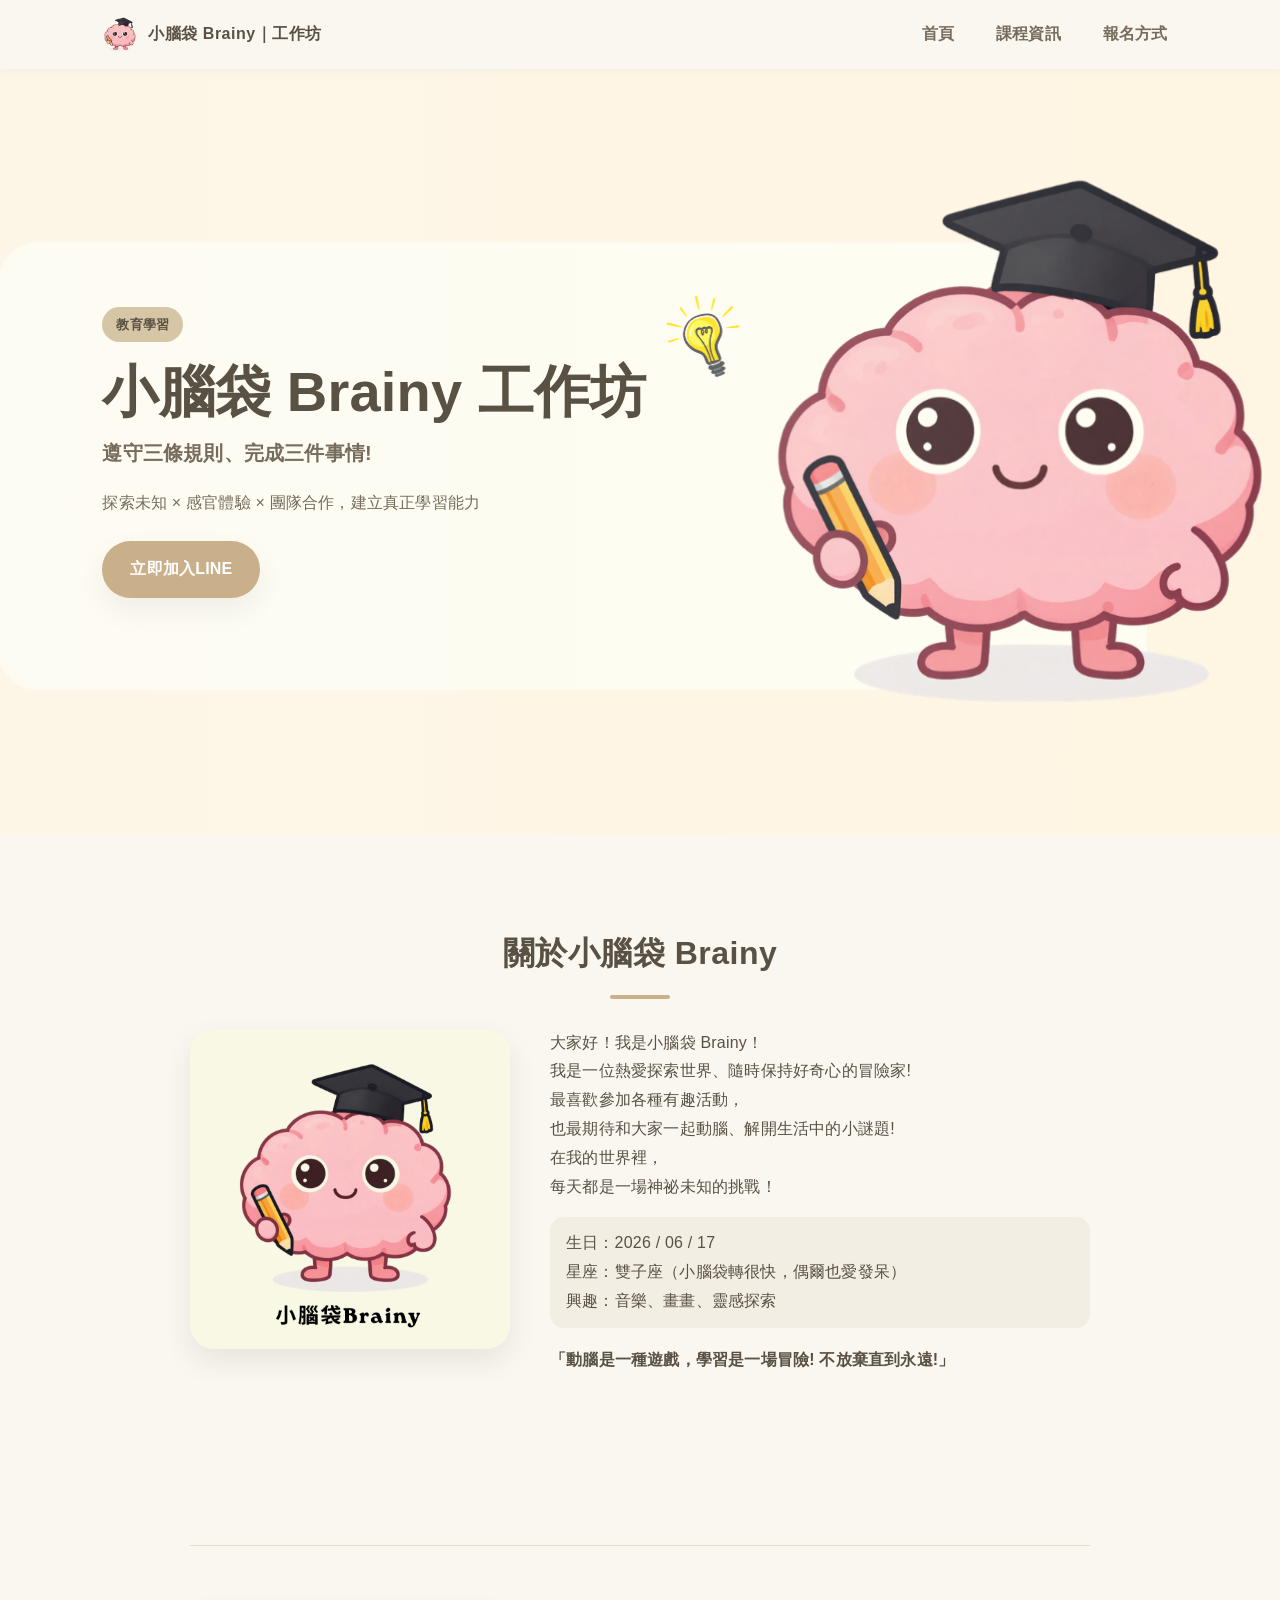
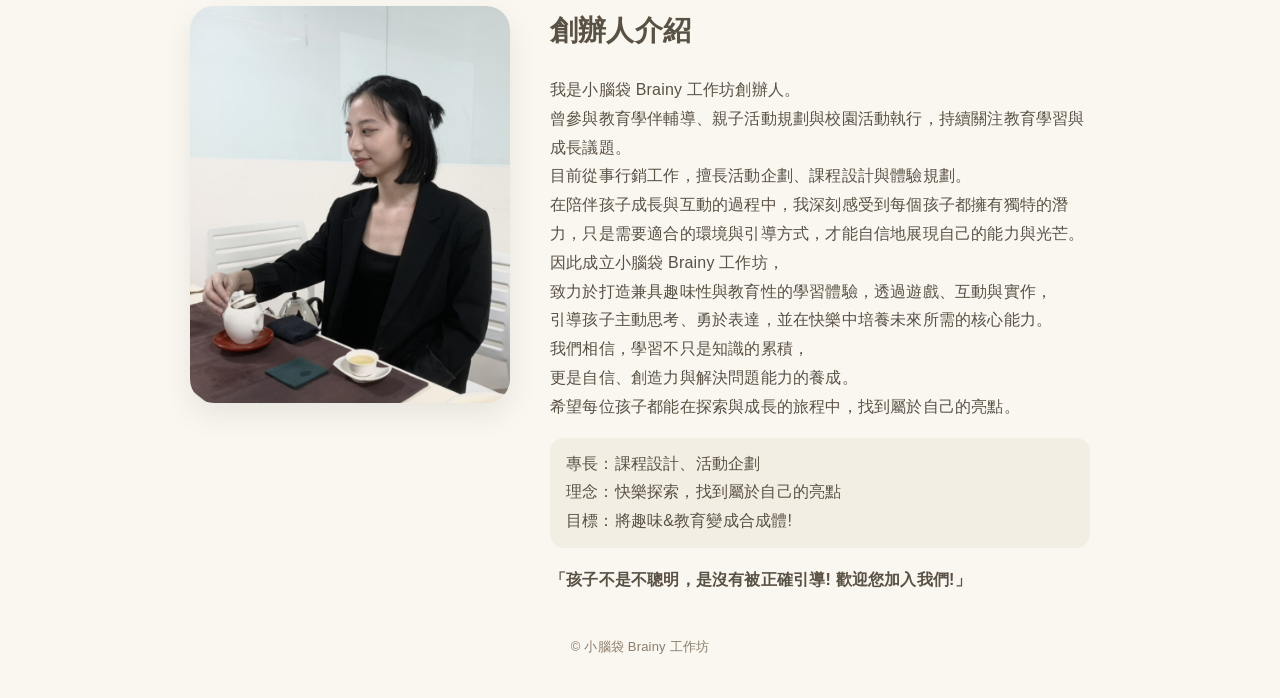
==== index.html @ 7a97c989 "Add files via upload" ====
<!DOCTYPE html>
<html lang="zh-Hant">
<head>
<meta charset="UTF-8"/>
<meta name="viewport" content="width=device-width, initial-scale=1.0"/>
<title>小腦袋 Brainy｜工作坊</title>

<link rel="stylesheet" href="style.css">
<link rel="stylesheet" href="desktop.css">
<link rel="stylesheet" href="mobile.css">


</head>

<body>

<nav class="navbar">
  <div class="logo">
    <img src="logo1.png" alt="小腦袋 Logo">
    <span>小腦袋 Brainy｜工作坊</span>
  </div>



<div class="menu" id="menu">
    <a href="index.html">首頁</a>
    <a href="course.html">課程資訊</a>
    <a href="register.html">報名方式</a>
  </div>
</nav>

<header class="hero">
  <div class="hero-box">
    <span class="hero-tag">教育學習</span>
    <h1>小腦袋 Brainy 工作坊</h1>
    <h2>遵守三條規則、完成三件事情!</h2>
    <p>探索未知 × 感官體驗 × 團隊合作，建立真正學習能力</p>
    <a class="btn" href="https://lin.ee/Qtwddv6">立即加入LINE</a>
  </div>
</header>

<section class="section profile">

  <h2>關於小腦袋 Brainy</h2>

  <div class="profile-card">

    <!-- 左側圖片 -->
    <div class="profile-img">
      <img src="主角.png" alt="小腦袋 Brainy">
    </div>

    <!-- 右側內容 -->
    <div class="profile-info">

      <p>大家好！我是小腦袋 Brainy！</p>
      <p>我是一位熱愛探索世界、隨時保持好奇心的冒險家!</p>
      <p>最喜歡參加各種有趣活動，</p>
      <p>也最期待和大家一起動腦、解開生活中的小謎題!</p>
      <p>  </p>
      <p>在我的世界裡，</p>
      <p>每天都是一場神祕未知的挑戰！</p>

      <div class="profile-meta">
        <p>生日：2026 / 06 / 17</p>
        <p>星座：雙子座（小腦袋轉很快，偶爾也愛發呆）</p>
        <p>興趣：音樂、畫畫、靈感探索</p>
      </div>

      <p class="quote">「動腦是一種遊戲，學習是一場冒險! 不放棄直到永遠!」</p>

    </div>

  </div>

</section>
<!-- 創辦人介紹 -->
<div class="profile-card founder-card">

  <!-- 左側圖片 -->
  <div class="profile-img">
    <img src="founder.jpg" alt="創辦人">
  </div>

  <!-- 右側內容 -->
  <div class="profile-info">

    <h3>創辦人介紹</h3>

    <p>我是小腦袋 Brainy 工作坊創辦人。</p>
    <p>曾參與教育學伴輔導、親子活動規劃與校園活動執行，持續關注教育學習與成長議題。</p>
    <p>目前從事行銷工作，擅長活動企劃、課程設計與體驗規劃。</p>
    <p>在陪伴孩子成長與互動的過程中，我深刻感受到每個孩子都擁有獨特的潛力，只是需要適合的環境與引導方式，才能自信地展現自己的能力與光芒。</p>
    <p>因此成立小腦袋 Brainy 工作坊，</p>
    <p>致力於打造兼具趣味性與教育性的學習體驗，透過遊戲、互動與實作，</p>
      <p>引導孩子主動思考、勇於表達，並在快樂中培養未來所需的核心能力。</p>

<p>我們相信，學習不只是知識的累積，</p>
<p>更是自信、創造力與解決問題能力的養成。</p>
<p>希望每位孩子都能在探索與成長的旅程中，找到屬於自己的亮點。</p>

    <div class="profile-meta">
      <p>專長：課程設計、活動企劃</p>
      <p>理念：快樂探索，找到屬於自己的亮點</p>
      <p>目標：將趣味&教育變成合成體!</p>
    </div>

    <p class="quote">
      「孩子不是不聰明，是沒有被正確引導! 歡迎您加入我們!」
    </p>

  </div>

</div>

<footer>© 小腦袋 Brainy 工作坊</footer>
<script>
const toggle=document.getElementById("menuToggle");
const menu=document.getElementById("menu");

toggle.addEventListener("click",()=>{

menu.classList.toggle("show");

});
</script>
</body>
</html>
---- style.css ----
:root{
  --bg:#FAF7F0;
  --soft:#F3EEE4;
  --text:#5A5145;
  --muted:#776C5B;

  --primary:#C9B08A;
  --primary-dark:#B99C71;
  --accent:#D6C6A5;

  --radius:18px;
  --shadow:0 12px 30px rgba(0,0,0,.06);
}

/* RESET */
*{
  margin:0;
  padding:0;
  box-sizing:border-box;
}

body{
  font-family:"Noto Sans TC", sans-serif;
  background:var(--bg);
  color:var(--text);
  line-height:1.8;

  font-size:16px;
  font-weight:400;
  letter-spacing:0.2px;
  padding-top:70px; /* 避免 fixed navbar 遮住 */
}

/* =========================
   NAVBAR（MOS唯一標準）
========================= */
.navbar{
  position:fixed;
  top:0;
  width:100%;
  display:flex;
  justify-content:space-between;
  align-items:center;

  padding:14px 8%;
  background:rgba(250,247,240,.95);
  backdrop-filter:blur(10px);
  box-shadow:0 2px 10px rgba(0,0,0,.04);
  z-index:999;

  font-size:16px;
}

.navbar .logo{
  font-weight:800;
  font-size:16px;
  letter-spacing:0.5px;
  color:var(--text);
}

.menu{
  display:flex;
  gap:22px;
  align-items:center;
}

.menu a{
  text-decoration:none;
  color:var(--muted);
  font-size:16px;
  font-weight:600;
  padding:6px 10px;
  transition:.2s;
}

.menu a:hover{
  color:var(--primary-dark);
}

/* =========================
   SECTION（全頁共用）
========================= */
.section{
  max-width:1100px;
  margin:auto;
  padding:90px 20px;
}
.section-block{
  background:#FFF;
  border-radius:20px;
  padding:40px;
  box-shadow:0 10px 30px rgba(0,0,0,.05);
  margin-bottom:40px;
}
.section h2{
  text-align:center;
  font-size:36px;
  font-weight:800;
  margin-bottom:42px;
}
.section-img{
  width:100%;
  max-width:880px;   /* 控制最大尺寸 */
  height:auto;       /* 保持比例 */
  object-fit:contain;
  display:block;
  margin:auto;
}


/* =========================
   BUTTON（全站統一）
========================= */
.btn{
  display:inline-block;
  padding:14px 28px;
  background:var(--primary);
  color:#fff;
  border-radius:999px;
  text-decoration:none;
  font-size:16px;
  font-weight:700;
  box-shadow:var(--shadow);
  transition:.25s;
}

.btn:hover{
  background:var(--primary-dark);
  transform:translateY(-2px);
}

/
.section-block{
  background: linear-gradient(180deg,#ffffff,#FBF8F2);
  border: 1px solid rgba(0,0,0,.04);
}
.section h2{
  font-size: 32px;
  font-weight: 900;
  margin-bottom: 30px;
  letter-spacing: 0.5px;
  color: var(--text);
  position: relative;
}

.section h2::after{
  content:"";
  display:block;
  width: 60px;
  height: 4px;
  background: var(--primary);
  margin: 12px auto 0;
  border-radius: 99px;
}
/* TRUST */
.trust-row{
  display:flex;
  justify-content:center;
  gap:18px;
  flex-wrap:wrap;
  margin:10px 0 20px;
  font-size:14px;
  color:var(--muted);
}

/* FOOTER */
footer{
  text-align:center;
  padding:40px;
  font-size:13px;
  color:#8A7D6C;
}


.logo{
  font-size:1.2rem;
  font-weight:700;
}
.logo{
  display:flex;
  align-items:center;
  gap:10px;
  font-size:1.2rem;
  font-weight:700;
}

.logo img{
  width:36px;
  height:36px;
  object-fit:contain;
}
---- desktop.css ----
/* =====================================================
   DESKTOP.CSS
   首頁（INDEX）
===================================================== */

/* =========================
   HERO
========================= */

.hero{
  position: relative;
  min-height:720px;
height:85vh;
  display: flex;
  align-items: center;
  justify-content: flex-start;
  padding: 0 8%;
  background: url("BBB.png") center/cover no-repeat;
  overflow: hidden;
}

.hero::before{
  content:"";
  position:absolute;
  inset:0;
  background:linear-gradient(
    90deg,
    rgba(250,247,240,.35),
    rgba(250,247,240,.05)
  );
  z-index:1;
}

.hero-box{
  position:relative;
  max-width:560px;
  z-index:2;
}

.hero h1{
  font-size:56px;
  line-height:1.15;
  font-weight:900;
}

.hero h2{
  font-size:20px;
  color:var(--muted);
  margin:10px 0 18px;
  font-weight:600;
}

.hero p{
  color:var(--muted);
  margin-bottom:24px;
}

.hero-tag{
  display:inline-block;
  padding:6px 14px;
  background:var(--accent);
  border-radius:999px;
  font-size:13px;
  font-weight:600;
  margin-bottom:18px;
}

/* =========================
   ABOUT
========================= */

.profile-card{

  display:flex;

  gap:40px;

  align-items:flex-start;

  justify-content:center;

  max-width:900px;

  margin:30px auto 0;

  flex-wrap:nowrap;
}

.profile-img{

  flex:0 0 320px;

  display:flex;

  justify-content:center;
}

.profile-img img{

  width:100%;

  max-width:320px;

  border-radius:24px;

  object-fit:cover;

  box-shadow:0 12px 30px rgba(0,0,0,.08);
}

.profile-info{

  flex:1;

  text-align:left;
}

.profile-info h3{

  font-size:28px;

  font-weight:800;

  margin-bottom:20px;
}

.profile-meta{

  margin-top:16px;

  padding:12px 16px;

  background:#F3EEE4;

  border-radius:14px;
}

.quote{

  margin-top:18px;

  font-weight:700;

  color:#5A5145;
}

/* =========================
   FOUNDER
========================= */

.founder-card{

  margin-top:80px;

  padding-top:60px;

  border-top:1px solid #E8DDC6;
}

/* =====================================================
   COURSE PAGE
===================================================== */

/* 課程卡片 */
.grid{
  display:flex;
  flex-wrap:wrap;
  justify-content:center;
  gap:18px;
}

.grid .card{
  width:calc(33.333% - 12px);
}

/* 流程卡片 */
.flow{
  display:flex;
  flex-wrap:wrap;
  justify-content:center;
  gap:18px;
}

.flow .card{
  width:220px;
  position:relative;
}

.flow .card::after{
  content:"→";
  position:absolute;
  right:-18px;
  top:50%;
  transform:translateY(-50%);
  color:var(--muted);
  font-size:20px;
}

.flow .card:last-child::after{
  display:none;
}

/* 共用卡片 */

.card{

  background:#F3EEE4;

  border-radius:16px;

  padding:20px;

  border:1px solid rgba(201,176,138,.35);

  box-shadow:0 8px 18px rgba(0,0,0,.06);

  display:flex;

  justify-content:center;

  align-items:center;

  min-height:92px;

  text-align:center;

  font-size:21px;

  font-weight:800;

  letter-spacing:2px;

  cursor:pointer;

  transition:.25s;
}

.card:hover{

  transform:translateY(-6px);

  box-shadow:0 18px 40px rgba(0,0,0,.12);

  border-color:var(--primary-dark);
}

/* 課程圖片 */

.content-with-img{

  display:flex;

  flex-direction:column;

  align-items:center;

  gap:28px;
}
/* =====================================================
   REGISTER PAGE
===================================================== */

.cta{

  text-align:center;

  background:linear-gradient(135deg,#F3EEE4,#E8DDC6);

  border-radius:22px;
}

.sub-text{

  max-width:520px;

  margin:10px auto 20px;

  font-size:15px;

  color:var(--muted);
}

.slider{

  position:relative;

  overflow:hidden;

  max-width:520px;

  margin:30px auto;

  border-radius:16px;
}

.slider-track{

  display:flex;

  transition:transform .4s ease;
}

.slide{

  min-width:100%;

  display:flex;

  justify-content:center;
}

.hero-img{

  width:90%;

  max-width:500px;

  border-radius:16px;

  transition:.3s;
}

.hero-img:hover{

  transform:translateY(-8px) scale(1.03);

  box-shadow:0 20px 40px rgba(0,0,0,.18);
}

.arrow{

  position:absolute;

  top:50%;

  transform:translateY(-50%);

  width:50px;

  height:50px;

  border:none;

  border-radius:50%;

  background:rgba(255,255,255,.85);

  font-size:28px;

  cursor:pointer;

  z-index:10;
}

.left{

  left:20px;
}

.right{

  right:20px;
}
.trust-row{
    display:flex;
    justify-content:center;
    gap:18px;
    flex-wrap:wrap;
    margin:10px 0 20px;
    font-size:14px;
    color:var(--muted);
}
.section-img{
    width:100%;
    max-width:880px;
    height:auto;
    object-fit:contain;
    display:block;
    margin:auto;
}
.menu-toggle{

display:none;

}
---- mobile.css ----
/* =====================================================
   MOBILE (≤768px)
   CLEAN VERSION
===================================================== */

@media (max-width:768px){

/* =========================
   BASE
========================= */

body{
    padding-top:72px;
}

/* =========================
   NAVBAR
========================= */

.navbar{
    flex-direction:row;
    justify-content:space-between;
    align-items:center;
    padding:10px 14px;
}

.logo{
    width:auto;
    display:flex;
    align-items:center;
    gap:8px;
}

.logo img{
    width:28px;
    height:28px;
}

.logo span{
    font-size:15px;
}

.menu{
    width:auto;
    display:flex;
    justify-content:flex-end;
    flex-wrap:wrap;
    gap:8px;
}

.menu a{
    font-size:13px;
    padding:4px 6px;
}

/* =========================
   HERO
========================= */

.hero{
    min-height:65vh;
    height:auto;
    background-image:url("BBB-mobile.png");
    background-size:cover;
    background-position:center 10%;
    background-repeat:no-repeat;
     width:100%;
    max-width:100%;
    overflow:hidden;
     
}

.hero-box{
    max-width:100%;
    padding:0 16px;
}

.hero-tag{
    font-size:12px;
}

.hero h1{
    font-size:32px;
    line-height:1.2;
}

.hero h2{
    font-size:16px;
}

.hero p{
    font-size:14px;
    line-height:1.6;
}

/* =========================
   SECTION
========================= */

.section{
    padding:60px 20px;
}

.section-block{
    padding:24px;
}

.section h2{
    font-size:28px;
}

/* =========================
   PROFILE
========================= */

.profile-card{
    flex-direction:column;
    align-items:center;
    gap:30px;
}

.profile-img{
    width:100%;
}

.profile-img img{
    max-width:260px;
}

.profile-info{
    width:100%;
    text-align:center;
}

.profile-meta{
    text-align:left;
}

/* =========================
   GRID
========================= */

.grid{
    grid-template-columns:1fr;
    gap:16px;
}

.grid .card{
    width:100%;
}

.card{
    min-height:78px;
    font-size:18px;
    padding:18px;
}

/* =========================
   FLOW
========================= */

.flow{
    flex-direction:column;
    align-items:center;
    gap:16px;
}

.flow .card{
    width:100%;
}

.flow .card::after{
    display:none;
}

/* =========================
   SLIDER
========================= */

.slider{
    max-width:100%;
    margin:20px auto;
}

.hero-img{
    width:100%;
}

.arrow{
    width:40px;
    height:40px;
    font-size:22px;
}

.left{ left:8px; }
.right{ right:8px; }

/* =========================
   CTA
========================= */

.cta{
    padding:35px 20px;
}

.sub-text{
    font-size:14px;
    line-height:1.7;
}

.btn{
    padding:12px 20px;
    font-size:14px;
}

/* =========================
   TRUST
========================= */

.trust-row{
    flex-direction:column;
    gap:10px;
    text-align:center;
}

/* =========================
   FOOTER
========================= */

footer{
    padding:28px 18px;
    font-size:12px;
}

}
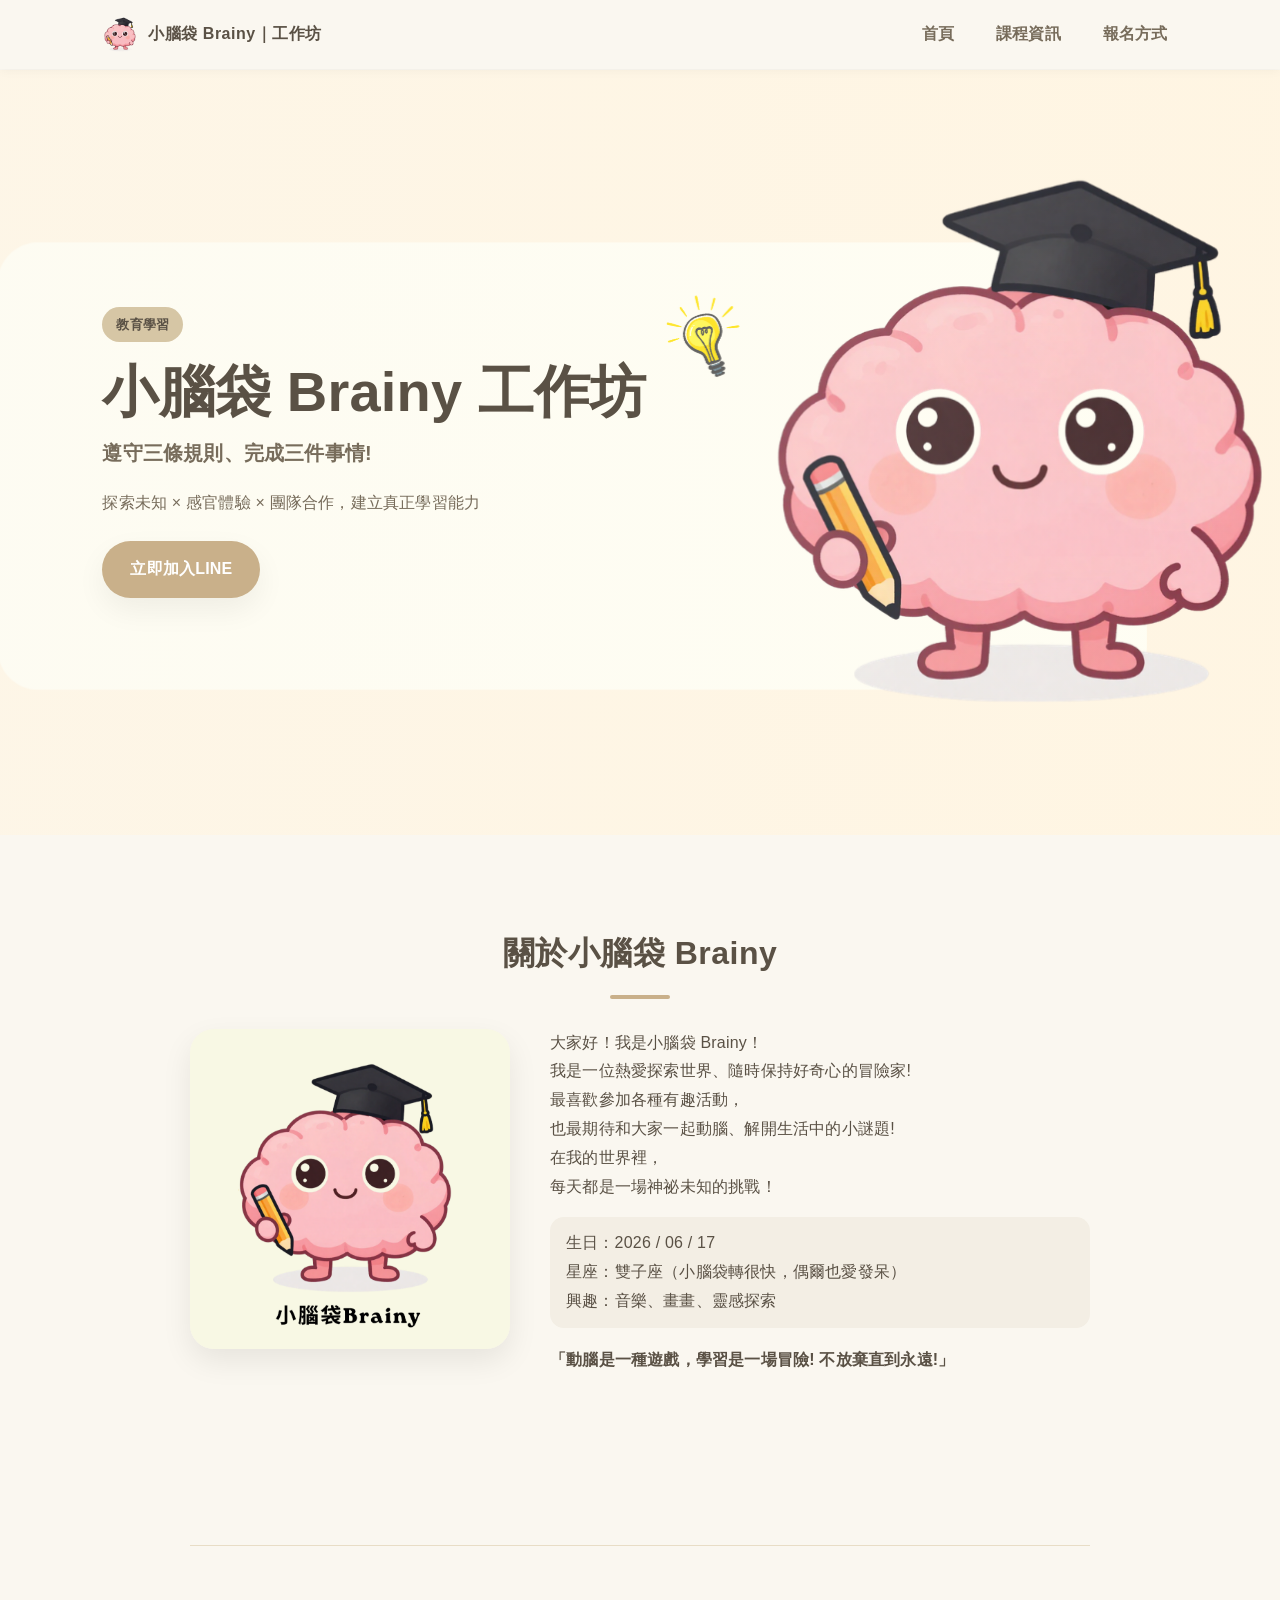
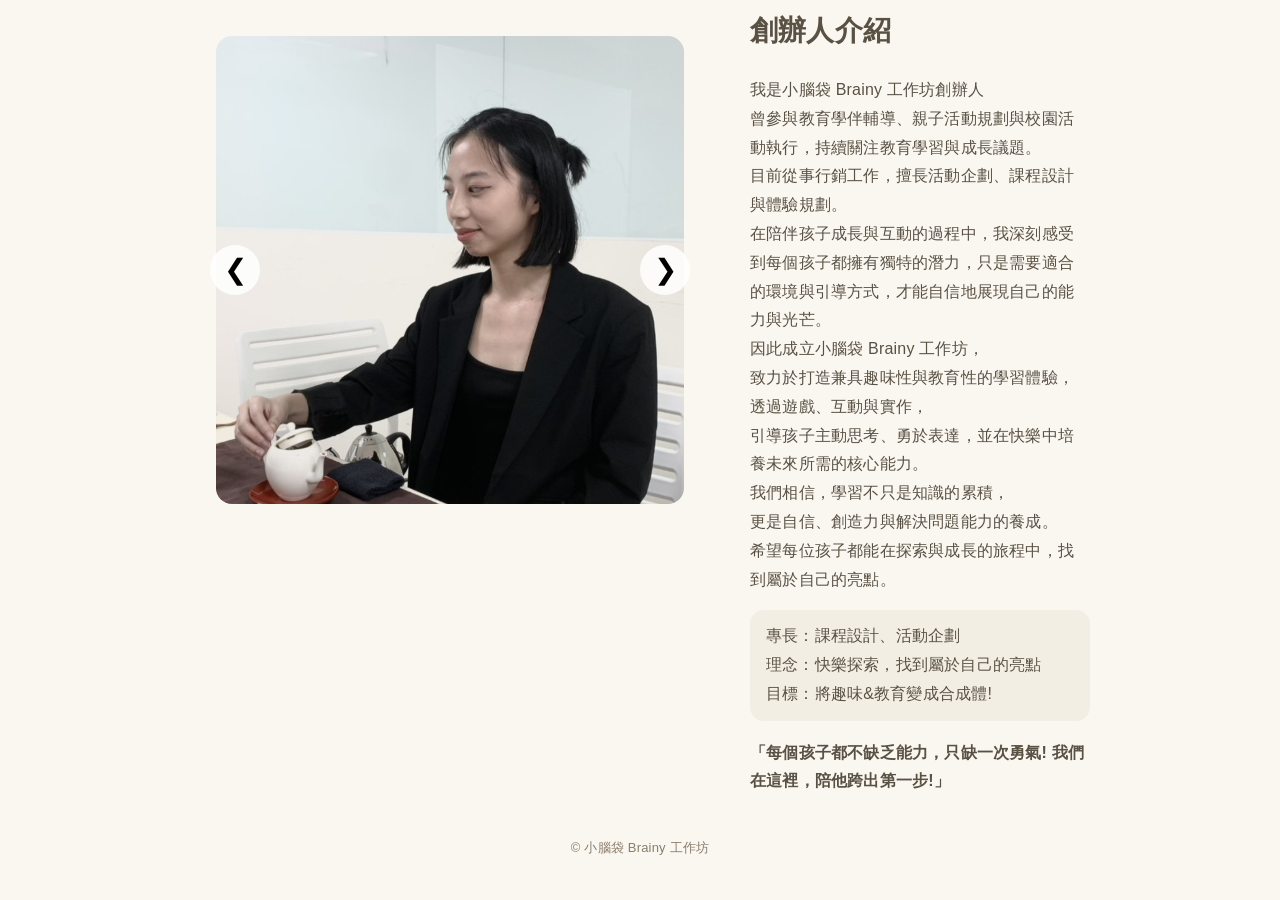
==== commit 47b1bd4b: "Add files via upload" ====
--- a/index.html
+++ b/index.html
@@ -78,16 +78,46 @@
 <div class="profile-card founder-card">
 
   <!-- 左側圖片 -->
-  <div class="profile-img">
-    <img src="founder.jpg" alt="創辦人">
+  
+<div class="slider">
+
+  <button class="arrow left" onclick="move(-1)">❮</button>
+
+  <div class="slider-track" id="track">
+
+    <div class="slide">
+      <img src="founder.jpg" class="hero-img">
+    </div>
+
+    <div class="slide">
+      <img src="6.jpg" class="hero-img">
+    </div>
+
+    <div class="slide">
+      <img src="2.jpg" class="hero-img">
+    </div>
+    <div class="slide">
+      <img src="4.jpg" class="hero-img">
+    </div>
+    <div class="slide">
+      <img src="5.jpg" class="hero-img">
+    </div>
+    <div class="slide">
+      <img src="7.jpg" class="hero-img">
+    </div>
+
   </div>
+
+  <button class="arrow right" onclick="move(1)">❯</button>
+
+</div>
 
   <!-- 右側內容 -->
   <div class="profile-info">
 
     <h3>創辦人介紹</h3>
 
-    <p>我是小腦袋 Brainy 工作坊創辦人。</p>
+    <p>我是小腦袋 Brainy 工作坊創辦人</p>
     <p>曾參與教育學伴輔導、親子活動規劃與校園活動執行，持續關注教育學習與成長議題。</p>
     <p>目前從事行銷工作，擅長活動企劃、課程設計與體驗規劃。</p>
     <p>在陪伴孩子成長與互動的過程中，我深刻感受到每個孩子都擁有獨特的潛力，只是需要適合的環境與引導方式，才能自信地展現自己的能力與光芒。</p>
@@ -106,7 +136,8 @@
     </div>
 
     <p class="quote">
-      「孩子不是不聰明，是沒有被正確引導! 歡迎您加入我們!」
+      「每個孩子都不缺乏能力，只缺一次勇氣!
+我們在這裡，陪他跨出第一步!」
     </p>
 
   </div>
@@ -115,14 +146,37 @@
 
 <footer>© 小腦袋 Brainy 工作坊</footer>
 <script>
-const toggle=document.getElementById("menuToggle");
-const menu=document.getElementById("menu");
+const toggle = document.getElementById("menuToggle");
+const menu = document.getElementById("menu");
 
-toggle.addEventListener("click",()=>{
+if (toggle && menu) {
+  toggle.addEventListener("click", () => {
+    menu.classList.toggle("show");
+  });
+}
 
-menu.classList.toggle("show");
+const track = document.getElementById("track");
+const slides = document.querySelectorAll(".slide");
+const total = slides.length;
 
+let index = 0;
+
+function move(dir){
+  index += dir;
+
+  if(index < 0) index = total - 1;
+  if(index >= total) index = 0;
+
+  track.style.transform = `translateX(-${index * 100}%)`;
+}
+
+setInterval(() => move(1), 5000);
+
+document.addEventListener("keydown", (e) => {
+  if(e.key === "ArrowRight") move(1);
+  if(e.key === "ArrowLeft") move(-1);
 });
 </script>
+
 </body>
 </html>
--- a/desktop.css
+++ b/desktop.css
@@ -144,6 +144,7 @@
   color:#5A5145;
 }
 
+
 /* =========================
    FOUNDER
 ========================= */
@@ -156,6 +157,7 @@
 
   border-top:1px solid #E8DDC6;
 }
+
 
 /* =====================================================
    COURSE PAGE
